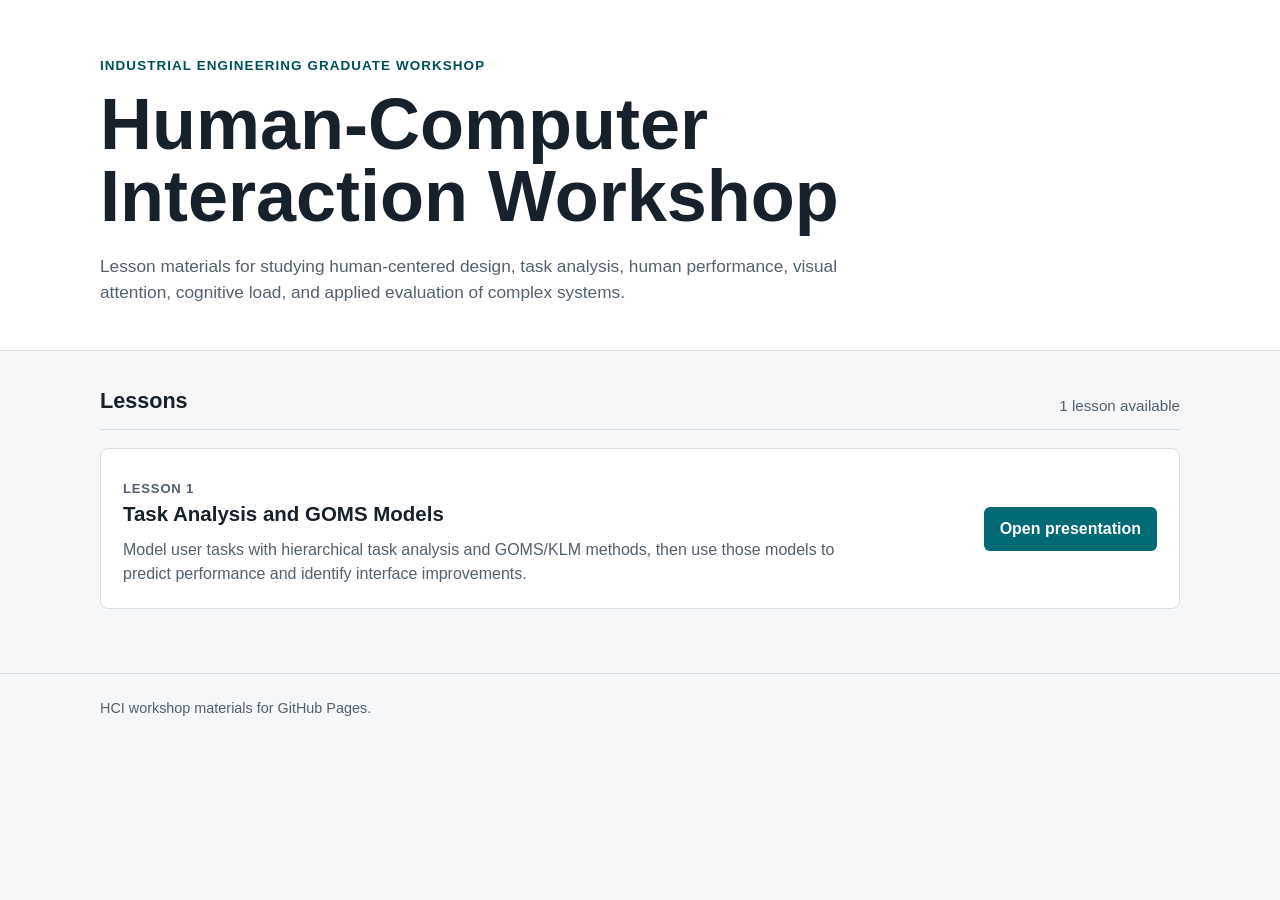
==== index.html @ cadfdeac "Add GitHub Pages workshop home page" ====
<!doctype html>
<html lang="en">
<head>
  <meta charset="utf-8">
  <meta name="viewport" content="width=device-width, initial-scale=1">
  <title>HCI Workshop</title>
  <style>
    :root {
      color-scheme: light;
      --ink: #17212b;
      --muted: #52616f;
      --line: #d8dee5;
      --paper: #ffffff;
      --wash: #f5f7f8;
      --accent: #006b75;
      --accent-dark: #004f57;
      --gold: #b38b00;
    }

    * {
      box-sizing: border-box;
    }

    body {
      margin: 0;
      font-family: Arial, Helvetica, sans-serif;
      color: var(--ink);
      background: var(--wash);
      line-height: 1.5;
    }

    .site-header {
      background: var(--paper);
      border-bottom: 1px solid var(--line);
    }

    .wrap {
      width: min(1080px, calc(100% - 32px));
      margin: 0 auto;
    }

    .hero {
      padding: 56px 0 44px;
    }

    .eyebrow {
      margin: 0 0 12px;
      color: var(--accent-dark);
      font-size: 0.84rem;
      font-weight: 700;
      letter-spacing: 0.08em;
      text-transform: uppercase;
    }

    h1 {
      max-width: 780px;
      margin: 0;
      font-size: clamp(2.2rem, 6vw, 4.5rem);
      line-height: 1;
      letter-spacing: 0;
    }

    .intro {
      max-width: 760px;
      margin: 22px 0 0;
      color: var(--muted);
      font-size: 1.08rem;
    }

    main {
      padding: 34px 0 64px;
    }

    .section-heading {
      display: flex;
      align-items: end;
      justify-content: space-between;
      gap: 18px;
      margin-bottom: 18px;
      border-bottom: 1px solid var(--line);
      padding-bottom: 12px;
    }

    h2 {
      margin: 0;
      font-size: 1.35rem;
    }

    .count {
      color: var(--muted);
      font-size: 0.95rem;
      white-space: nowrap;
    }

    .lesson-list {
      display: grid;
      gap: 14px;
      margin: 0;
      padding: 0;
      list-style: none;
    }

    .lesson {
      display: grid;
      grid-template-columns: minmax(0, 1fr) auto;
      gap: 22px;
      align-items: center;
      padding: 22px;
      background: var(--paper);
      border: 1px solid var(--line);
      border-radius: 8px;
    }

    .lesson-label {
      margin: 0 0 6px;
      color: var(--gold);
      font-size: 0.82rem;
      font-weight: 700;
      letter-spacing: 0.06em;
      text-transform: uppercase;
    }

    .lesson h3 {
      margin: 0;
      font-size: 1.28rem;
      letter-spacing: 0;
    }

    .lesson p {
      max-width: 760px;
      margin: 8px 0 0;
      color: var(--muted);
    }

    .lesson a {
      display: inline-flex;
      align-items: center;
      min-height: 44px;
      padding: 0 16px;
      color: #ffffff;
      background: var(--accent);
      border-radius: 6px;
      font-weight: 700;
      text-decoration: none;
      white-space: nowrap;
    }

    .lesson a:focus,
    .lesson a:hover {
      background: var(--accent-dark);
    }

    footer {
      padding: 24px 0;
      color: var(--muted);
      border-top: 1px solid var(--line);
      font-size: 0.9rem;
    }

    @media (max-width: 700px) {
      .hero {
        padding: 42px 0 34px;
      }

      .section-heading,
      .lesson {
        display: block;
      }

      .count {
        display: block;
        margin-top: 6px;
      }

      .lesson a {
        width: 100%;
        justify-content: center;
        margin-top: 18px;
      }
    }
  </style>
</head>
<body>
  <header class="site-header">
    <div class="wrap hero">
      <p class="eyebrow">Industrial Engineering Graduate Workshop</p>
      <h1>Human-Computer Interaction Workshop</h1>
      <p class="intro">
        Lesson materials for studying human-centered design, task analysis, human performance,
        visual attention, cognitive load, and applied evaluation of complex systems.
      </p>
    </div>
  </header>

  <main>
    <div class="wrap">
      <div class="section-heading">
        <h2>Lessons</h2>
        <span class="count">1 lesson available</span>
      </div>

      <ol class="lesson-list">
        <li class="lesson">
          <div>
            <p class="lesson-label">Lesson 1</p>
            <h3>Task Analysis and GOMS Models</h3>
            <p>
              Model user tasks with hierarchical task analysis and GOMS/KLM methods, then use
              those models to predict performance and identify interface improvements.
            </p>
          </div>
          <a href="Lessons/L1/L1_Quarto.html">Open presentation</a>
        </li>
      </ol>
    </div>
  </main>

  <footer>
    <div class="wrap">
      HCI workshop materials for GitHub Pages.
    </div>
  </footer>
</body>
</html>
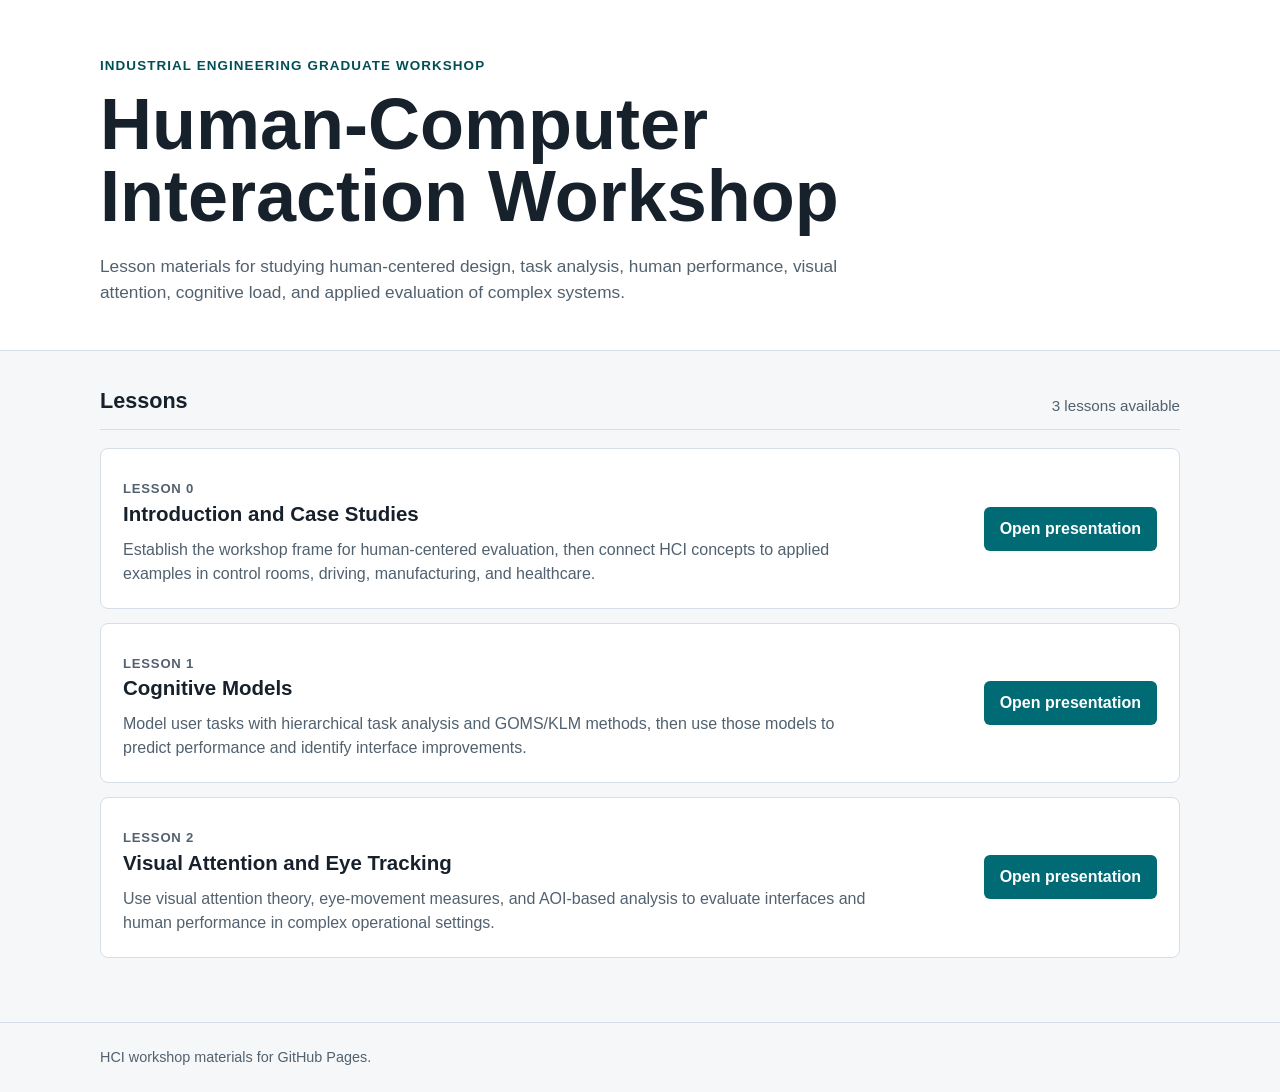
==== commit ca760dba: "6/9, Home, Uploaded Lesson 2" ====
--- a/index.html
+++ b/index.html
@@ -196,20 +196,45 @@
     <div class="wrap">
       <div class="section-heading">
         <h2>Lessons</h2>
-        <span class="count">1 lesson available</span>
+        <span class="count">3 lessons available</span>
       </div>
 
       <ol class="lesson-list">
+        <!-- Lesson links target the root-level Quarto HTML outputs used by the published workshop site. -->
+        <li class="lesson">
+          <div>
+            <p class="lesson-label">Lesson 0</p>
+            <h3>Introduction and Case Studies</h3>
+            <p>
+              Establish the workshop frame for human-centered evaluation, then connect HCI
+              concepts to applied examples in control rooms, driving, manufacturing, and healthcare.
+            </p>
+          </div>
+          <a href="L0_Quarto.html">Open presentation</a>
+        </li>
+
         <li class="lesson">
           <div>
             <p class="lesson-label">Lesson 1</p>
-            <h3>Task Analysis and GOMS Models</h3>
+            <h3>Cognitive Models</h3>
             <p>
               Model user tasks with hierarchical task analysis and GOMS/KLM methods, then use
               those models to predict performance and identify interface improvements.
             </p>
           </div>
-          <a href="Lessons/L1/L1_Quarto.html">Open presentation</a>
+          <a href="L1_Quarto.html">Open presentation</a>
+        </li>
+
+        <li class="lesson">
+          <div>
+            <p class="lesson-label">Lesson 2</p>
+            <h3>Visual Attention and Eye Tracking</h3>
+            <p>
+              Use visual attention theory, eye-movement measures, and AOI-based analysis to
+              evaluate interfaces and human performance in complex operational settings.
+            </p>
+          </div>
+          <a href="L2_Quarto.html">Open presentation</a>
         </li>
       </ol>
     </div>
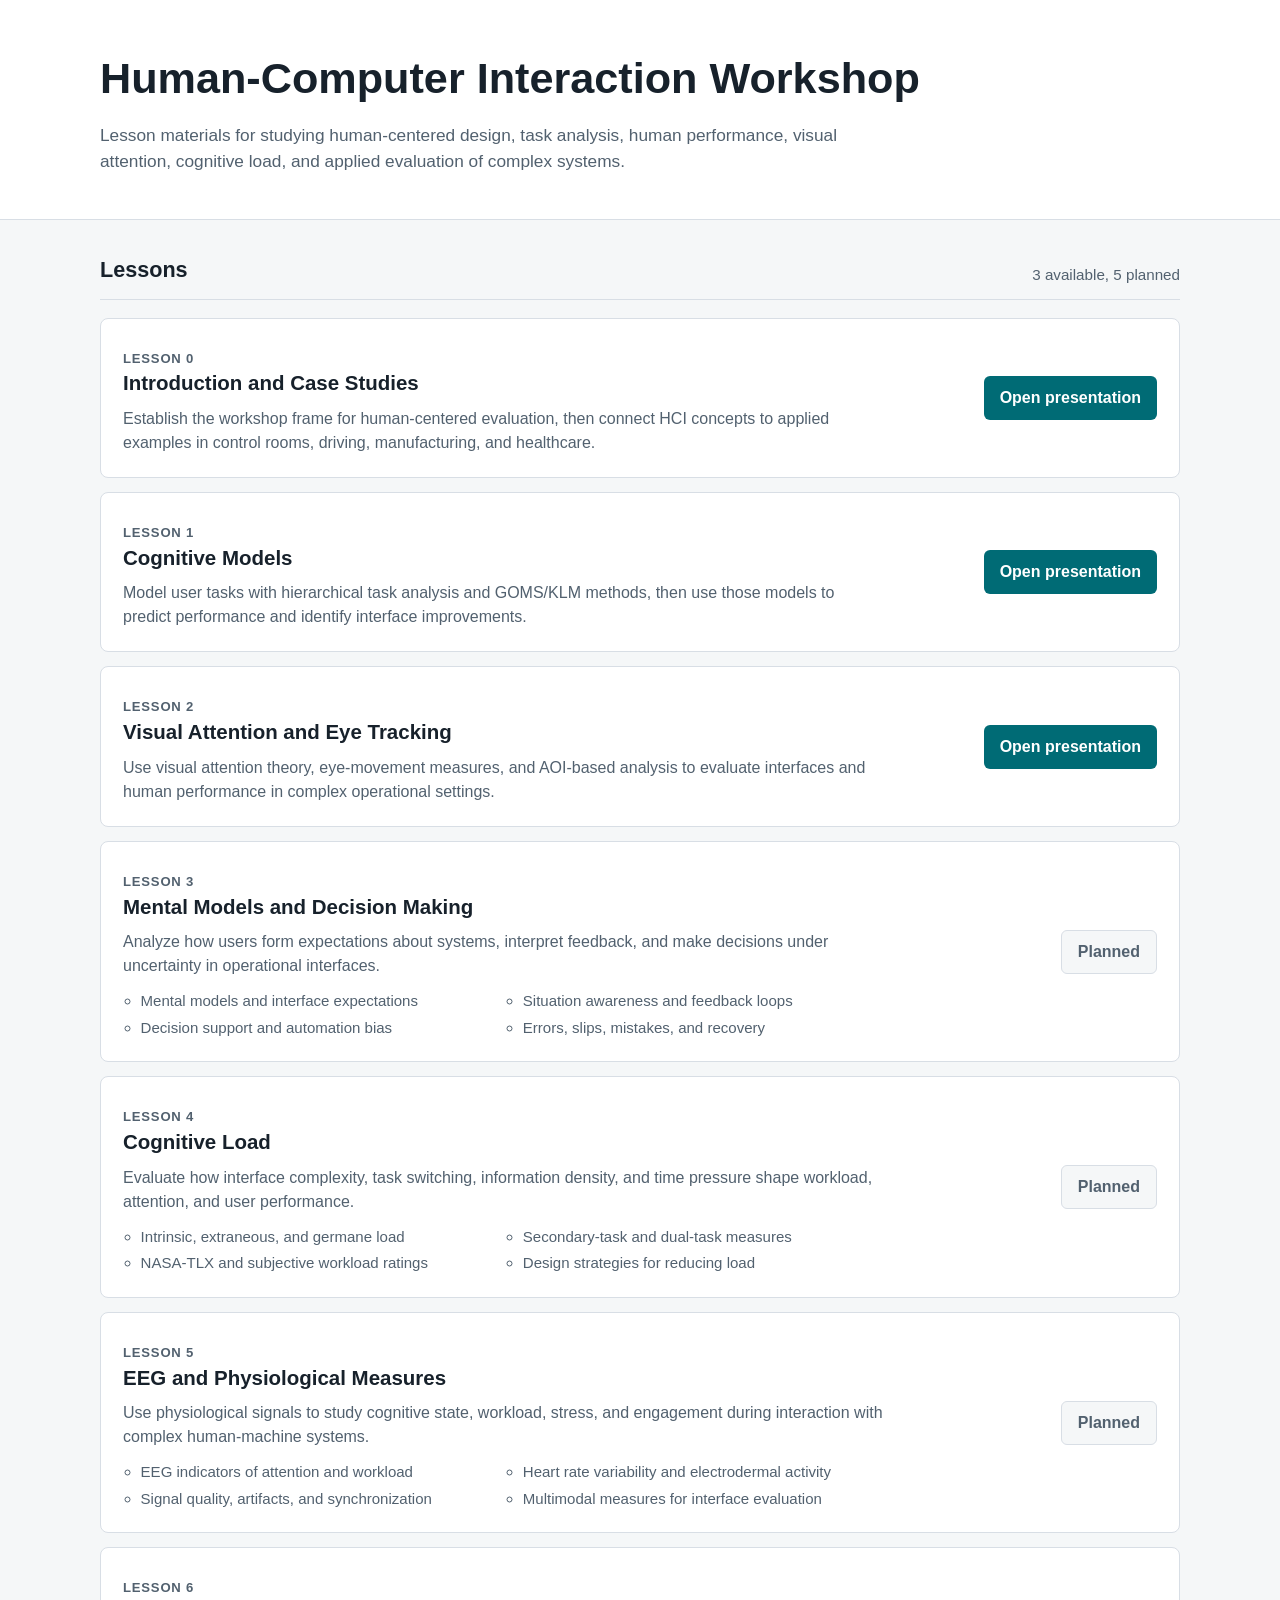
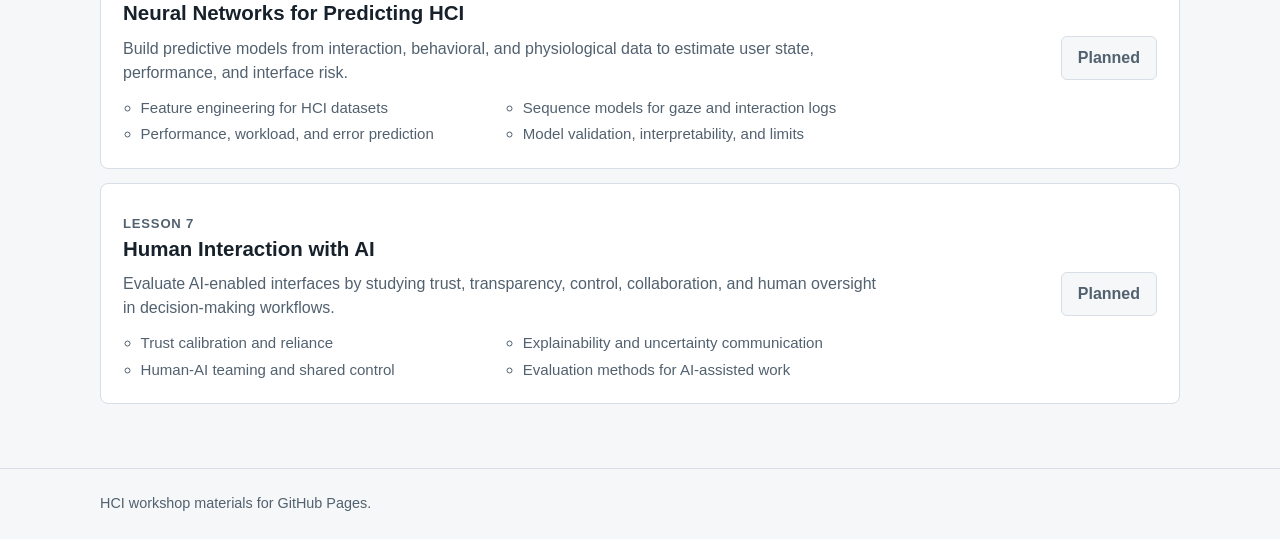
==== commit 2a1c3b47: "6/9, Home, Descriptions of Future Lessons" ====
--- a/index.html
+++ b/index.html
@@ -43,21 +43,13 @@
       padding: 56px 0 44px;
     }
 
-    .eyebrow {
-      margin: 0 0 12px;
-      color: var(--accent-dark);
-      font-size: 0.84rem;
-      font-weight: 700;
-      letter-spacing: 0.08em;
-      text-transform: uppercase;
-    }
-
     h1 {
-      max-width: 780px;
-      margin: 0;
-      font-size: clamp(2.2rem, 6vw, 4.5rem);
-      line-height: 1;
+      max-width: none;
+      margin: 0;
+      font-size: min(2.7rem, 4.4vw);
+      line-height: 1.05;
       letter-spacing: 0;
+      white-space: nowrap;
     }
 
     .intro {
@@ -130,6 +122,21 @@
       max-width: 760px;
       margin: 8px 0 0;
       color: var(--muted);
+    }
+
+    .subtopics {
+      display: grid;
+      grid-template-columns: repeat(2, minmax(0, 1fr));
+      gap: 4px 22px;
+      max-width: 760px;
+      margin: 12px 0 0;
+      padding-left: 1.1rem;
+      color: var(--muted);
+      font-size: 0.94rem;
+    }
+
+    .subtopics li {
+      margin: 0;
     }
 
     .lesson a {
@@ -145,6 +152,19 @@
       white-space: nowrap;
     }
 
+    .lesson-status {
+      display: inline-flex;
+      align-items: center;
+      min-height: 44px;
+      padding: 0 16px;
+      color: var(--muted);
+      background: var(--wash);
+      border: 1px solid var(--line);
+      border-radius: 6px;
+      font-weight: 700;
+      white-space: nowrap;
+    }
+
     .lesson a:focus,
     .lesson a:hover {
       background: var(--accent-dark);
@@ -176,6 +196,16 @@
         width: 100%;
         justify-content: center;
         margin-top: 18px;
+      }
+
+      .lesson-status {
+        width: 100%;
+        justify-content: center;
+        margin-top: 18px;
+      }
+
+      .subtopics {
+        grid-template-columns: 1fr;
       }
     }
   </style>
@@ -183,7 +213,6 @@
 <body>
   <header class="site-header">
     <div class="wrap hero">
-      <p class="eyebrow">Industrial Engineering Graduate Workshop</p>
       <h1>Human-Computer Interaction Workshop</h1>
       <p class="intro">
         Lesson materials for studying human-centered design, task analysis, human performance,
@@ -196,7 +225,7 @@
     <div class="wrap">
       <div class="section-heading">
         <h2>Lessons</h2>
-        <span class="count">3 lessons available</span>
+        <span class="count">3 available, 5 planned</span>
       </div>
 
       <ol class="lesson-list">
@@ -235,6 +264,96 @@
             </p>
           </div>
           <a href="L2_Quarto.html">Open presentation</a>
+        </li>
+
+        <li class="lesson">
+          <div>
+            <p class="lesson-label">Lesson 3</p>
+            <h3>Mental Models and Decision Making</h3>
+            <p>
+              Analyze how users form expectations about systems, interpret feedback, and make
+              decisions under uncertainty in operational interfaces.
+            </p>
+            <ul class="subtopics">
+              <li>Mental models and interface expectations</li>
+              <li>Situation awareness and feedback loops</li>
+              <li>Decision support and automation bias</li>
+              <li>Errors, slips, mistakes, and recovery</li>
+            </ul>
+          </div>
+          <span class="lesson-status">Planned</span>
+        </li>
+
+        <li class="lesson">
+          <div>
+            <p class="lesson-label">Lesson 4</p>
+            <h3>Cognitive Load</h3>
+            <p>
+              Evaluate how interface complexity, task switching, information density, and time
+              pressure shape workload, attention, and user performance.
+            </p>
+            <ul class="subtopics">
+              <li>Intrinsic, extraneous, and germane load</li>
+              <li>Secondary-task and dual-task measures</li>
+              <li>NASA-TLX and subjective workload ratings</li>
+              <li>Design strategies for reducing load</li>
+            </ul>
+          </div>
+          <span class="lesson-status">Planned</span>
+        </li>
+
+        <li class="lesson">
+          <div>
+            <p class="lesson-label">Lesson 5</p>
+            <h3>EEG and Physiological Measures</h3>
+            <p>
+              Use physiological signals to study cognitive state, workload, stress, and engagement
+              during interaction with complex human-machine systems.
+            </p>
+            <ul class="subtopics">
+              <li>EEG indicators of attention and workload</li>
+              <li>Heart rate variability and electrodermal activity</li>
+              <li>Signal quality, artifacts, and synchronization</li>
+              <li>Multimodal measures for interface evaluation</li>
+            </ul>
+          </div>
+          <span class="lesson-status">Planned</span>
+        </li>
+
+        <li class="lesson">
+          <div>
+            <p class="lesson-label">Lesson 6</p>
+            <h3>Neural Networks for Predicting HCI</h3>
+            <p>
+              Build predictive models from interaction, behavioral, and physiological data to
+              estimate user state, performance, and interface risk.
+            </p>
+            <ul class="subtopics">
+              <li>Feature engineering for HCI datasets</li>
+              <li>Sequence models for gaze and interaction logs</li>
+              <li>Performance, workload, and error prediction</li>
+              <li>Model validation, interpretability, and limits</li>
+            </ul>
+          </div>
+          <span class="lesson-status">Planned</span>
+        </li>
+
+        <li class="lesson">
+          <div>
+            <p class="lesson-label">Lesson 7</p>
+            <h3>Human Interaction with AI</h3>
+            <p>
+              Evaluate AI-enabled interfaces by studying trust, transparency, control, collaboration,
+              and human oversight in decision-making workflows.
+            </p>
+            <ul class="subtopics">
+              <li>Trust calibration and reliance</li>
+              <li>Explainability and uncertainty communication</li>
+              <li>Human-AI teaming and shared control</li>
+              <li>Evaluation methods for AI-assisted work</li>
+            </ul>
+          </div>
+          <span class="lesson-status">Planned</span>
         </li>
       </ol>
     </div>
